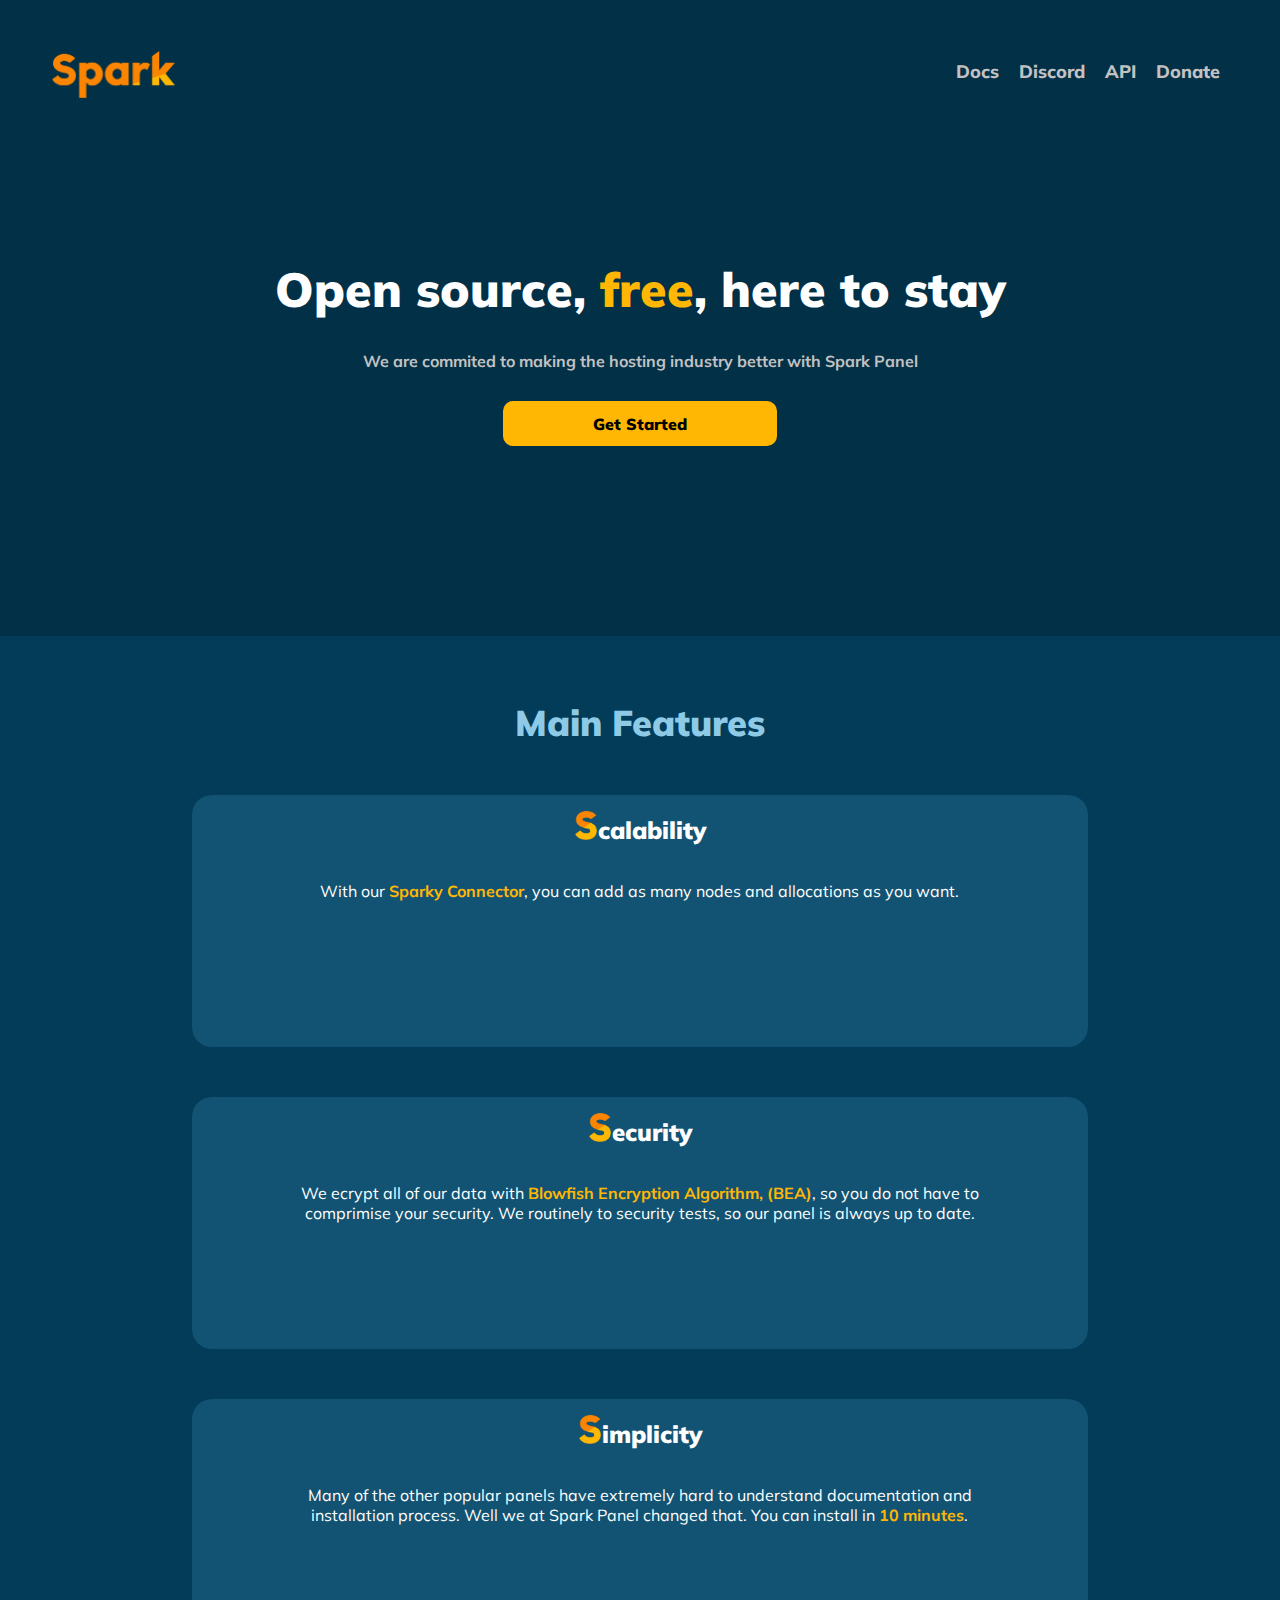
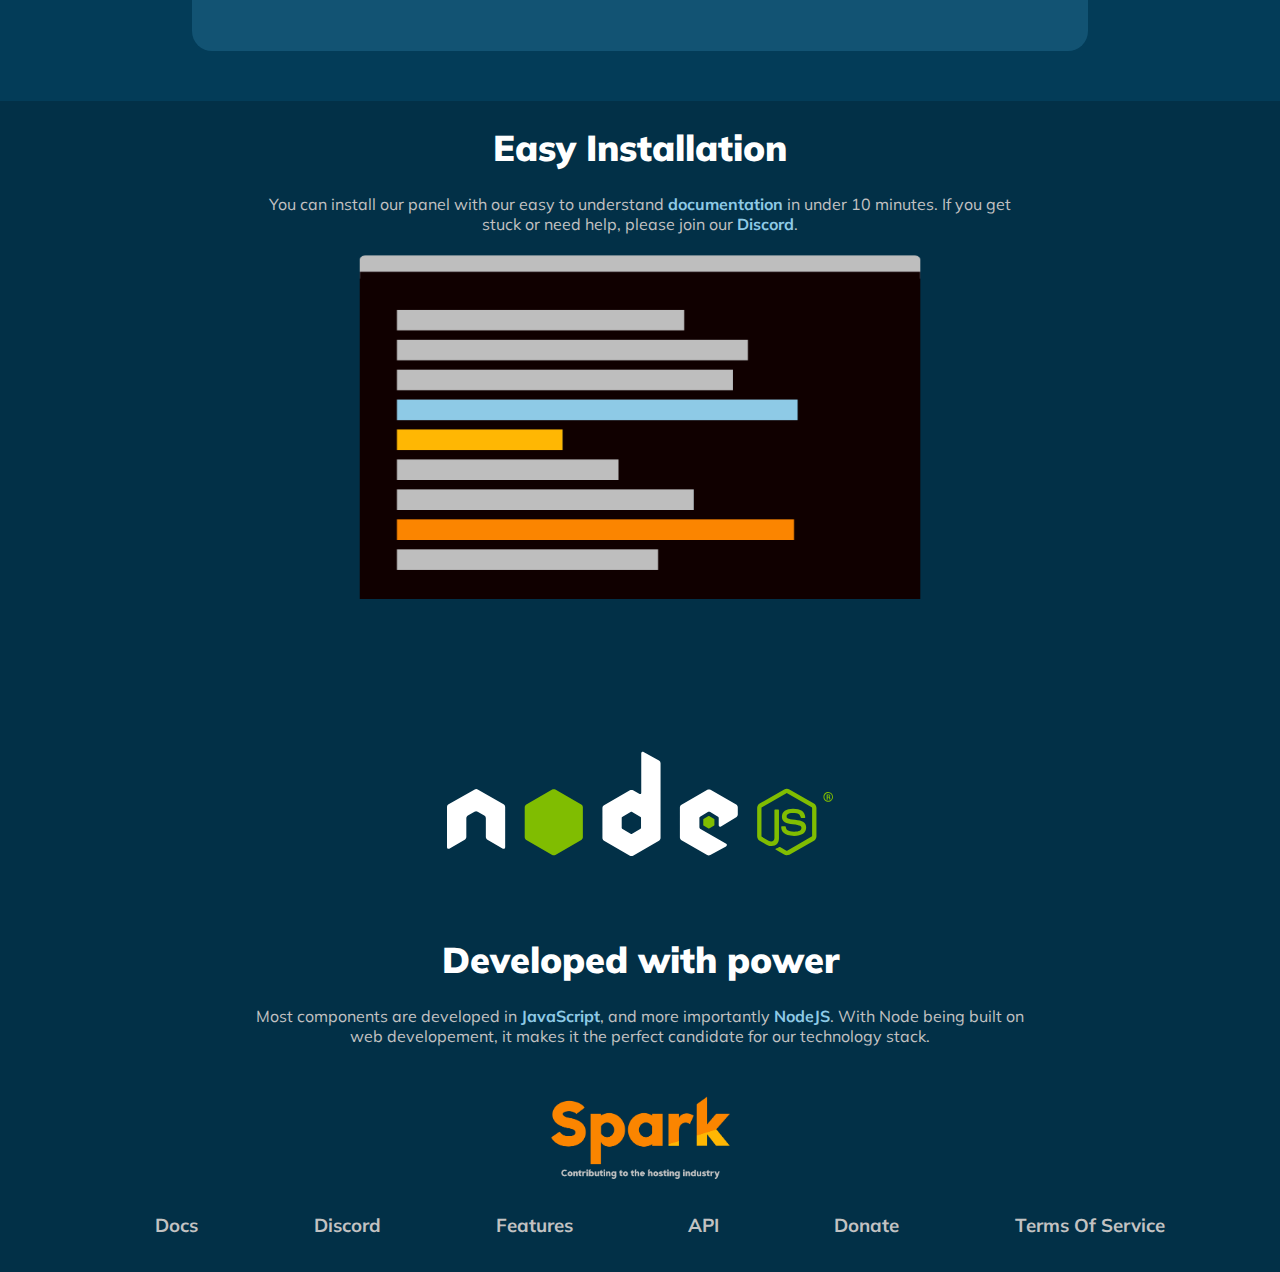
==== index.html @ fa6e5d85 "Init" ====
<!DOCTYPE html>
<html lang="en">
  <head>
    <meta charset="UTF-8" />
    <meta http-equiv="X-UA-Compatible" content="IE=edge" />
    <meta name="viewport" content="width=device-width, initial-scale=1.0" />
    <link rel="stylesheet" href="./css/styles.css" />
    <title>Spark Panel</title>
  </head>
  <body onload="document.body.style.opacity='1'">
    <nav>
      <a href="/"
        ><img src="./img/cropped.png" alt="" width="127" height="48"
      /></a>
      <ul>
        <li><a href="">Docs</a></li>
        <li><a href="https://discord.gg/mxnpQASDxE">Discord</a></li>
        <li><a href="">API</a></li>
        <li><a href="">Donate</a></li>
      </ul>
    </nav>

    <div class="hero">
      <h1>Open source, <strong>free</strong>, here to stay</h1>
      <h3>
        We are commited to making the hosting industry better with Spark Panel
      </h3>
      <a href=""><input type="button" value="Get Started" /></a>
    </div>

    <div class="features">
      <h1>Main Features</h1>
      <div class="flex">
        <div class="box">
          <div class="title">
            <img src="./img/cropped_s.png" alt="" />
            <h2>calability</h2>
          </div>

          <p>
            With our <strong><a href="">Sparky Connector</a></strong
            >, you can add as many nodes and allocations as you want.
          </p>
        </div>
        <div class="box">
          <div class="title">
            <img src="./img/cropped_s.png" alt="" />
            <h2>ecurity</h2>
          </div>
          <p>
            We ecrypt all of our data with
            <strong
              ><a href="https://en.wikipedia.org/wiki/Blowfish_(cipher)"
                >Blowfish Encryption Algorithm, (BEA)</a
              ></strong
            >, so you do not have to comprimise your security. We routinely to
            security tests, so our panel is always up to date.
          </p>
        </div>
        <div class="box">
          <div class="title">
            <img src="./img/cropped_s.png" alt="" />
            <h2>implicity</h2>
          </div>
          <p>
            Many of the other popular panels have extremely hard to understand
            documentation and installation process. Well we at Spark Panel
            changed that. You can install in
            <strong><a href="">10 minutes</a></strong
            >.
          </p>
        </div>
      </div>

      <p class="sss desktab">
        Notice how the 3 main features started with “S”? Our SSS will ensure our
        panel will lead the industry
      </p>
    </div>

    <div class="installation">
      <div class="together">
        <h1>Easy Installation</h1>
        <p>
          You can install our panel with our easy to understand
          <strong><a href="">documentation</a></strong> in under 10 minutes. If
          you get stuck or need help, please join our
          <strong><a href="https://discord.gg/mxnpQASDxE">Discord</a></strong
          >.
        </p>
      </div>

      <img src="./img/terminal.png" alt="" />
    </div>

    <div class="power">
      <img src="./img/nodejs.svg" alt="" />
      <div class="together">
        <h1>Developed with power</h1>

        <p>
          Most components are developed in
          <strong><a href="https://www.javascript.com/">JavaScript</a></strong
          >, and more importantly
          <strong><a href="https://nodejs.org">NodeJS</a></strong
          >. With Node being built on web developement, it makes it the perfect
          candidate for our technology stack.
        </p>
      </div>
    </div>

    <div class="footer">
      <img src="./img/cropped_contributing.png" alt="" />
      <ul>
        <li>
          <a href=""><h3>Docs</h3></a>
        </li>
        <li>
          <a href="https://discord.gg/mxnpQASDxE"><h3>Discord</h3></a>
        </li>
        <li>
          <a href=""><h3>Features</h3></a>
        </li>
        <li class="desktab">
          <a href=""><h3>API</h3></a>
        </li>
        <li class="desktab">
          <a href=""><h3>Donate</h3></a>
        </li>
        <li class="desktab">
          <a href=""><h3>Terms Of Service</h3></a>
        </li>
      </ul>
    </div>
  </body>
</html>
---- css/styles.css ----
@import url("https://fonts.googleapis.com/css2?family=Mulish:ital,wght@0,200;0,300;0,400;0,500;0,600;0,700;0,800;0,900;1,200;1,300;1,400;1,500;1,600;1,700;1,800;1,900&display=swap");
body {
  margin: 0;
  padding: 0;
  background-color: #023047;
  font-family: "Mulish", sans-serif;
  opacity: 0;
  transition: opacity 2s;
  -webkit-transition: opacity 2s;
  /* Safari */
}

.desktab {
  display: none;
}

nav img {
  display: -webkit-box;
  display: -ms-flexbox;
  display: flex;
  margin-right: auto;
  margin-left: auto;
  margin-top: 50px;
}

nav ul {
  display: -webkit-box;
  display: -ms-flexbox;
  display: flex;
  -ms-flex-pack: distribute;
      justify-content: space-around;
  color: #c2c2c2;
  margin-top: 30px;
}

nav ul li {
  list-style-type: none;
}

nav ul li a {
  color: #c2c2c2;
  text-decoration: none;
  font-weight: 800;
  font-size: 18px;
}

nav ul li a:hover {
  color: #fb8500;
}

.hero h1 {
  font-weight: 900;
  font-size: 48px;
  color: white;
  text-align: center;
}

.hero h1 strong {
  color: #ffb703;
  font-weight: 900;
}

.hero h3 {
  text-align: center;
  font-size: 16px;
  color: #c2c2c2;
}

.hero a {
  margin-top: 30px;
  text-align: center;
  display: -webkit-box;
  display: -ms-flexbox;
  display: flex;
  -webkit-box-pack: center;
      -ms-flex-pack: center;
          justify-content: center;
  text-decoration: none;
}

.hero a input {
  width: 274px;
  height: 45px;
  background-color: #ffb703;
  color: black;
  font-weight: 900;
  font-family: "Mulish", sans-serif;
  border: none;
  border-radius: 10px;
  font-size: 16px;
}

.hero input:hover {
  background-color: #fb8500;
  -webkit-transition: ease-in-out 0.3s;
  transition: ease-in-out 0.3s;
  cursor: pointer;
}

.features {
  margin-top: 40px;
  padding-bottom: 50px;
  background-color: #033c58;
}

.features h1 {
  padding-top: 20px;
  font-size: 36px;
  color: #8ecae6;
  font-weight: 900;
  text-align: center;
  display: block;
}

.features .box {
  background-color: #125373;
  height: 252px;
  margin-top: 50px;
}

.features .box .title {
  display: -webkit-box;
  display: -ms-flexbox;
  display: flex;
  -webkit-box-pack: center;
      -ms-flex-pack: center;
          justify-content: center;
}

.features .box .title img {
  width: 22px;
  height: 29px;
  padding-top: 16px;
  padding-right: 1px;
}

.features .box .title h2 {
  color: white;
  font-size: 24px;
  font-weight: 900;
}

.features .box p {
  color: white;
  font-size: 16px;
  text-align: center;
}

.features .box p a {
  color: #ffb703;
  text-decoration: none;
}

.features .box p a:hover {
  text-decoration: underline;
}

.installation h1 {
  color: white;
  font-size: 36px;
  font-weight: 900;
  text-align: center;
}

.installation p {
  font-size: 16px;
  text-align: center;
  color: #c2c2c2;
}

.installation p a {
  color: #8ecae6;
  text-decoration: none;
}

.installation p a:hover {
  text-decoration: underline;
}

.installation img {
  width: 386px;
  height: 230px;
  display: -webkit-box;
  display: -ms-flexbox;
  display: flex;
  margin-left: auto;
  margin-right: auto;
}

.power {
  margin-top: 80px;
}

.power h1 {
  color: white;
  font-size: 36px;
  font-weight: 900;
  text-align: center;
}

.power p {
  font-size: 16px;
  text-align: center;
  color: #c2c2c2;
}

.power p a {
  color: #8ecae6;
  text-decoration: none;
}

.power p a:hover {
  text-decoration: underline;
}

.power img {
  width: 386px;
  height: 230px;
  display: -webkit-box;
  display: -ms-flexbox;
  display: flex;
  margin-left: auto;
  margin-right: auto;
}

.footer {
  margin-top: 50px;
}

.footer img {
  display: -webkit-box;
  display: -ms-flexbox;
  display: flex;
  margin-left: auto;
  margin-right: auto;
  width: 185px;
  height: 83px;
}

.footer .desktab {
  display: none;
}

.footer ul {
  display: -webkit-box;
  display: -ms-flexbox;
  display: flex;
  -webkit-box-pack: space-evenly;
      -ms-flex-pack: space-evenly;
          justify-content: space-evenly;
}

.footer ul li {
  list-style-type: none;
}

.footer ul li a {
  color: #c2c2c2;
  text-decoration: none;
  font-size: 16px;
}

.footer ul li a:hover {
  text-decoration: underline;
}

@media screen and (min-width: 874px) {
  nav {
    display: -webkit-box;
    display: -ms-flexbox;
    display: flex;
  }
  nav img {
    display: inherit;
    margin-left: 50px;
    margin-right: 0;
  }
  nav ul {
    margin-left: auto;
    margin-right: 50px;
    padding-top: 20px;
  }
  nav ul li {
    padding: 10px;
  }
  .hero h1 {
    margin-top: 150px;
  }
  .hero input {
    margin-bottom: 150px;
  }
  .features {
    padding-top: 20px;
  }
  .features .box {
    width: 70%;
    display: -webkit-box;
    display: -ms-flexbox;
    display: flex;
    -webkit-box-orient: vertical;
    -webkit-box-direction: normal;
        -ms-flex-direction: column;
            flex-direction: column;
    margin-left: auto;
    margin-right: auto;
    border-radius: 20px;
  }
  .features .box p {
    width: 80%;
    display: block;
    margin-left: auto;
    margin-right: auto;
    text-align: center;
  }
  .installation p {
    width: 60%;
    display: block;
    margin-left: auto;
    margin-right: auto;
  }
  .installation img {
    width: 576px;
    height: 352px;
  }
  .power p {
    width: 60%;
    display: block;
    margin-left: auto;
    margin-right: auto;
  }
  .footer .desktab {
    display: block;
  }
}

@media screen and (min-width: 1440px) {
  .hero h1 {
    margin-top: 300px;
  }
  .hero input {
    margin-bottom: 250px;
  }
  .features .flex {
    display: -webkit-box;
    display: -ms-flexbox;
    display: flex;
  }
  .features .box {
    width: 30%;
  }
  .features .sss {
    margin-top: 60px;
    text-align: center;
    color: #c2c2c2;
  }
  .features .desktab {
    display: block;
  }
  .installation {
    margin-top: 250px;
    display: -webkit-box;
    display: -ms-flexbox;
    display: flex;
  }
  .installation .together {
    margin-left: 10%;
    width: 30%;
  }
  .installation h1 {
    text-align: left;
  }
  .installation p {
    width: 100%;
    display: block;
    margin-left: 0;
    margin-right: 0;
    text-align: left;
  }
  .installation img {
    display: block;
    margin-left: auto;
    margin-right: 6%;
  }
  .power {
    margin-top: 200px;
    display: -webkit-box;
    display: -ms-flexbox;
    display: flex;
  }
  .power .together {
    margin-right: 10%;
    width: 30%;
  }
  .power h1 {
    text-align: left;
  }
  .power p {
    width: 100%;
    display: block;
    margin-left: 0;
    margin-right: 0;
    text-align: left;
  }
  .power img {
    display: block;
    margin-left: 6%;
    margin-right: auto;
  }
  .footer {
    margin-top: 200px;
  }
}
/*# sourceMappingURL=styles.css.map */
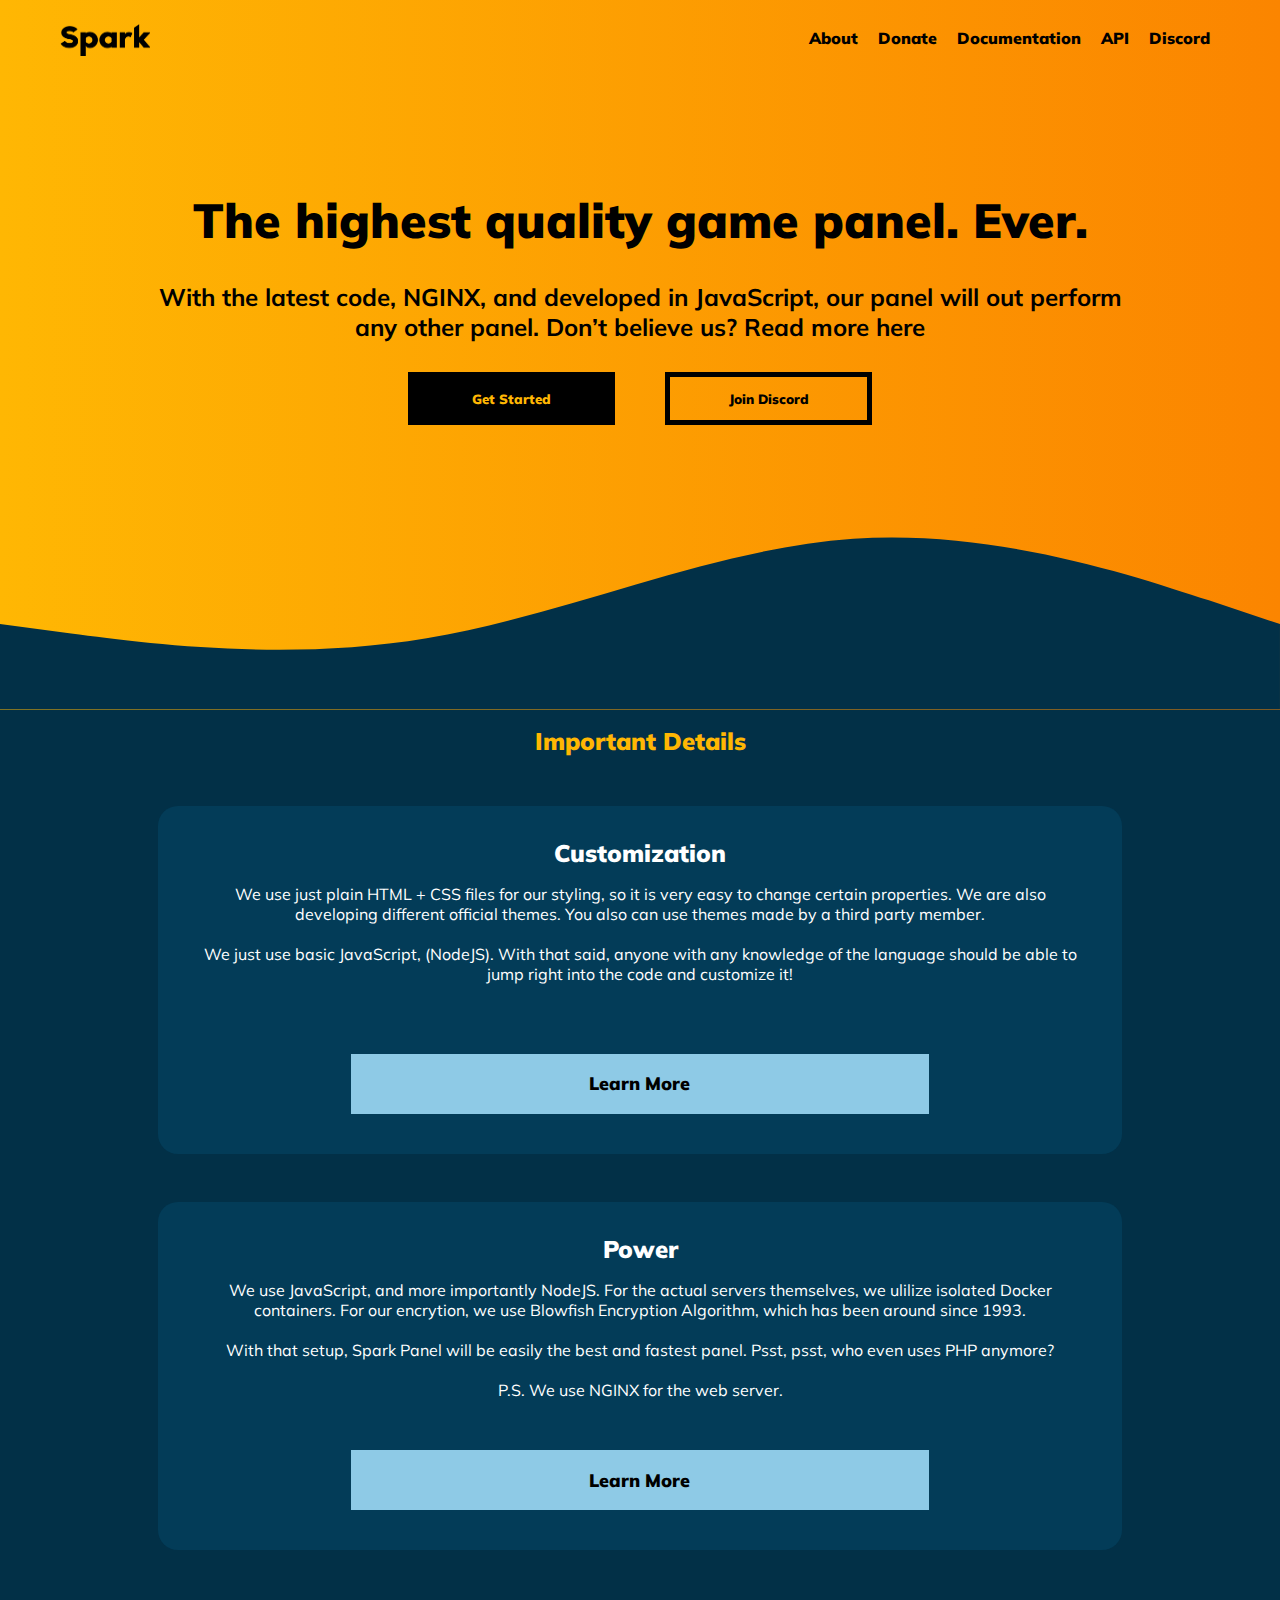
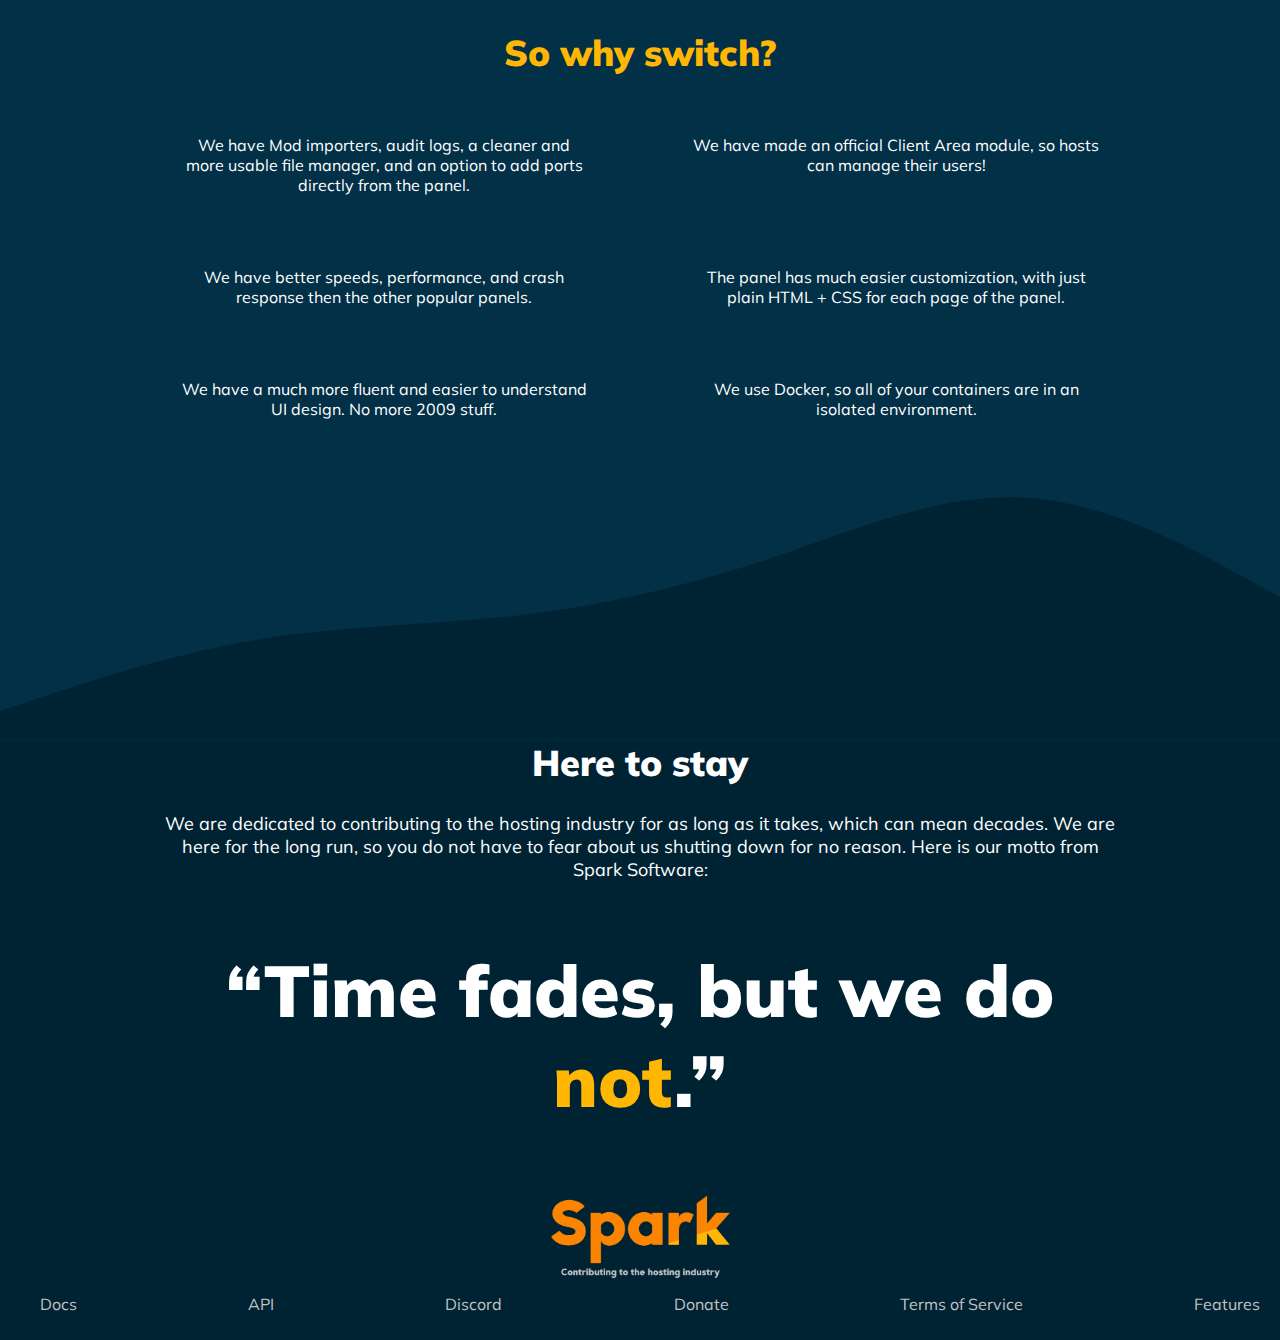
==== commit 8391e768: "new design" ====
--- a/index.html
+++ b/index.html
@@ -4,133 +4,143 @@
     <meta charset="UTF-8" />
     <meta http-equiv="X-UA-Compatible" content="IE=edge" />
     <meta name="viewport" content="width=device-width, initial-scale=1.0" />
+    <title>Spark Panel</title>
     <link rel="stylesheet" href="./css/styles.css" />
-    <title>Spark Panel</title>
   </head>
-  <body onload="document.body.style.opacity='1'">
-    <nav>
-      <a href="/"
-        ><img src="./img/cropped.png" alt="" width="127" height="48"
-      /></a>
-      <ul>
-        <li><a href="">Docs</a></li>
-        <li><a href="https://discord.gg/mxnpQASDxE">Discord</a></li>
-        <li><a href="">API</a></li>
-        <li><a href="">Donate</a></li>
-      </ul>
-    </nav>
+  <body>
+    <div class="hero">
+      <nav>
+        <img src="./img/Spark.png" alt="">
+        </svg>
+        <ul>
+          <li class="hide"><a href="">About</a></li>
+          <li class="hide"><a href="">Donate</a></li>
+          <li><a href="">Documentation</a></li>
+          <li><a href="">API</a></li>
+          <li><a href="">Discord</a></li>
+        </ul>
+      </nav>
 
-    <div class="hero">
-      <h1>Open source, <strong>free</strong>, here to stay</h1>
-      <h3>
-        We are commited to making the hosting industry better with Spark Panel
-      </h3>
-      <a href=""><input type="button" value="Get Started" /></a>
+      <div class="header">
+        <h1>The highest quality game panel. Ever.</h1>
+        <h3>
+          With the latest code, NGINX, and developed in JavaScript, our panel
+          will out perform any other panel. Don’t believe us? Read more here
+        </h3>
+        <div class="cta">
+          <a href="" class="learn-link"
+            ><input class="learn" type="button" value="Get Started"
+          /></a>
+          <a href="" class="hide discord-link"
+            ><input class="discord" type="button" value="Join Discord"
+          /></a>
+        </div>
+      </div>
+      <svg xmlns="http://www.w3.org/2000/svg" style="display: block;" viewBox="0 0 1440 320"><path fill="#023047" fill-opacity="1" d="M0,224L80,234.7C160,245,320,267,480,240C640,213,800,139,960,128C1120,117,1280,171,1360,197.3L1440,224L1440,320L1360,320C1280,320,1120,320,960,320C800,320,640,320,480,320C320,320,160,320,80,320L0,320Z"></path></svg>
+      </div>
+    <div class="details">
+      <h1 class="detail-title">Important Details</h1>
+      <div class="boxes">
+        <div class="box">
+          <h1>Customization</h1>
+          <p>
+            We use just plain HTML + CSS files for our styling, so it is very
+            easy to change certain properties. We are also developing different
+            official themes. You also can use themes made by a third party
+            member. <br /> <br />
+            We just use basic JavaScript, (NodeJS). With that said, anyone with any
+            knowledge of the language should be able to jump right into the code
+            and customize it! <br /> <br />
+            
+          </p>
+          <center>
+            <a href=""><input type="button" value="Learn More" /></a>
+          </center>
+        </div>
+        <div class="box">
+          <h1>Power</h1>
+          <p>
+            We use JavaScript, and more importantly NodeJS. For the actual
+            servers themselves, we ulilize isolated Docker containers. For our
+            encrytion, we use Blowfish Encryption Algorithm, which has been
+            around since 1993. <br /> <br />
+            With that setup, Spark Panel will be easily the best and fastest
+            panel. Psst, psst, who even uses PHP anymore? <br /> <br />
+            P.S. We use NGINX for the web server.
+          </p>
+          <center>
+            <a href=""><input type="button" value="Learn More" /></a>
+          </center>
+          
+        </div>
+      </div>
     </div>
 
-    <div class="features">
-      <h1>Main Features</h1>
-      <div class="flex">
-        <div class="box">
-          <div class="title">
-            <img src="./img/cropped_s.png" alt="" />
-            <h2>calability</h2>
-          </div>
+    <div class="switch">
+      <h1>So why switch?</h1>
 
-          <p>
-            With our <strong><a href="">Sparky Connector</a></strong
-            >, you can add as many nodes and allocations as you want.
-          </p>
-        </div>
-        <div class="box">
-          <div class="title">
-            <img src="./img/cropped_s.png" alt="" />
-            <h2>ecurity</h2>
-          </div>
-          <p>
-            We ecrypt all of our data with
-            <strong
-              ><a href="https://en.wikipedia.org/wiki/Blowfish_(cipher)"
-                >Blowfish Encryption Algorithm, (BEA)</a
-              ></strong
-            >, so you do not have to comprimise your security. We routinely to
-            security tests, so our panel is always up to date.
-          </p>
-        </div>
-        <div class="box">
-          <div class="title">
-            <img src="./img/cropped_s.png" alt="" />
-            <h2>implicity</h2>
-          </div>
-          <p>
-            Many of the other popular panels have extremely hard to understand
-            documentation and installation process. Well we at Spark Panel
-            changed that. You can install in
-            <strong><a href="">10 minutes</a></strong
-            >.
-          </p>
-        </div>
-      </div>
-
-      <p class="sss desktab">
-        Notice how the 3 main features started with “S”? Our SSS will ensure our
-        panel will lead the industry
-      </p>
-    </div>
-
-    <div class="installation">
-      <div class="together">
-        <h1>Easy Installation</h1>
-        <p>
-          You can install our panel with our easy to understand
-          <strong><a href="">documentation</a></strong> in under 10 minutes. If
-          you get stuck or need help, please join our
-          <strong><a href="https://discord.gg/mxnpQASDxE">Discord</a></strong
-          >.
+      <div class="col">
+        <p class="item-1">
+          We have Mod importers, audit logs, a cleaner and more usable file
+          manager, and an option to add ports directly from the panel.
+        </p>
+        <p class="item-2">
+          We have made an official Client Area module, so hosts can manage their
+          users!
         </p>
       </div>
-
-      <img src="./img/terminal.png" alt="" />
-    </div>
-
-    <div class="power">
-      <img src="./img/nodejs.svg" alt="" />
-      <div class="together">
-        <h1>Developed with power</h1>
-
-        <p>
-          Most components are developed in
-          <strong><a href="https://www.javascript.com/">JavaScript</a></strong
-          >, and more importantly
-          <strong><a href="https://nodejs.org">NodeJS</a></strong
-          >. With Node being built on web developement, it makes it the perfect
-          candidate for our technology stack.
+      <div class="col">
+        <p class="item-1">
+          We have better speeds, performance, and crash response then the other
+          popular panels.
+        </p>
+        <p class="item-2">
+          The panel has much easier customization, with just plain HTML + CSS
+          for each page of the panel.
+        </p>
+      </div>
+      <div class="col">
+        <p class="item-1">
+          We have a much more fluent and easier to understand UI design. No more 2009 stuff.
+        </p>
+        <p class="item-2">
+          We use Docker, so all of your containers are in an isolated environment.
         </p>
       </div>
     </div>
+    <div class="middle">
+      <svg xmlns="http://www.w3.org/2000/svg" viewBox="0 0 1440 320" style="display: block;">
+        <path
+          fill="#002334"
+          fill-opacity="1"
+          d="M0,288L48,272C96,256,192,224,288,208C384,192,480,192,576,181.3C672,171,768,149,864,117.3C960,85,1056,43,1152,48C1248,53,1344,107,1392,133.3L1440,160L1440,320L1392,320C1344,320,1248,320,1152,320C1056,320,960,320,864,320C768,320,672,320,576,320C480,320,384,320,288,320C192,320,96,320,48,320L0,320Z"
+        ></path>
+      </svg>
+    </div>
+    <div class="here">
+      <div class="main">
+      <h1 class="ht">Here to stay</h1>
+      <p>
+        We are dedicated to contributing to the hosting industry for as long as
+        it takes, which can mean decades. We are here for the long run, so you
+        do not have to fear about us shutting down for no reason. Here is our
+        motto from Spark Software:
+      </p>
+      <h1 class="tf">“Time fades, but we do <strong>not</strong>.”</h1>
+      </div>
+      
+    </div>
 
-    <div class="footer">
-      <img src="./img/cropped_contributing.png" alt="" />
+    <footer>
+      <img src="./img/cropped_contributing.png" alt="Spark Logo" />
       <ul>
-        <li>
-          <a href=""><h3>Docs</h3></a>
-        </li>
-        <li>
-          <a href="https://discord.gg/mxnpQASDxE"><h3>Discord</h3></a>
-        </li>
-        <li>
-          <a href=""><h3>Features</h3></a>
-        </li>
-        <li class="desktab">
-          <a href=""><h3>API</h3></a>
-        </li>
-        <li class="desktab">
-          <a href=""><h3>Donate</h3></a>
-        </li>
-        <li class="desktab">
-          <a href=""><h3>Terms Of Service</h3></a>
-        </li>
+        <li><a href="">Docs</a></li>
+        <li><a href="">API</a></li>
+        <li><a href="">Discord</a></li>
+        <li><a href="">Donate</a></li>
+        <li><a href="">Terms of Service</a></li>
+        <li><a href="">Features</a></li>
       </ul>
-    </div>
+    </footer>
   </body>
 </html>
--- a/css/styles.css
+++ b/css/styles.css
@@ -2,246 +2,25 @@
 body {
   margin: 0;
   padding: 0;
+  font-family: "Mulish", sans-serif;
   background-color: #023047;
-  font-family: "Mulish", sans-serif;
-  opacity: 0;
-  transition: opacity 2s;
-  -webkit-transition: opacity 2s;
-  /* Safari */
-}
-
-.desktab {
-  display: none;
-}
-
-nav img {
-  display: -webkit-box;
-  display: -ms-flexbox;
-  display: flex;
-  margin-right: auto;
-  margin-left: auto;
-  margin-top: 50px;
-}
-
-nav ul {
-  display: -webkit-box;
-  display: -ms-flexbox;
-  display: flex;
-  -ms-flex-pack: distribute;
-      justify-content: space-around;
-  color: #c2c2c2;
-  margin-top: 30px;
-}
-
-nav ul li {
-  list-style-type: none;
-}
-
-nav ul li a {
-  color: #c2c2c2;
-  text-decoration: none;
-  font-weight: 800;
-  font-size: 18px;
-}
-
-nav ul li a:hover {
-  color: #fb8500;
-}
-
-.hero h1 {
-  font-weight: 900;
-  font-size: 48px;
-  color: white;
-  text-align: center;
-}
-
-.hero h1 strong {
-  color: #ffb703;
-  font-weight: 900;
-}
-
-.hero h3 {
-  text-align: center;
-  font-size: 16px;
-  color: #c2c2c2;
-}
-
-.hero a {
-  margin-top: 30px;
-  text-align: center;
-  display: -webkit-box;
-  display: -ms-flexbox;
-  display: flex;
-  -webkit-box-pack: center;
-      -ms-flex-pack: center;
-          justify-content: center;
-  text-decoration: none;
-}
-
-.hero a input {
-  width: 274px;
-  height: 45px;
-  background-color: #ffb703;
-  color: black;
-  font-weight: 900;
-  font-family: "Mulish", sans-serif;
-  border: none;
-  border-radius: 10px;
-  font-size: 16px;
-}
-
-.hero input:hover {
-  background-color: #fb8500;
-  -webkit-transition: ease-in-out 0.3s;
-  transition: ease-in-out 0.3s;
-  cursor: pointer;
-}
-
-.features {
-  margin-top: 40px;
-  padding-bottom: 50px;
-  background-color: #033c58;
-}
-
-.features h1 {
-  padding-top: 20px;
-  font-size: 36px;
-  color: #8ecae6;
-  font-weight: 900;
-  text-align: center;
+}
+
+.hero {
+  background-image: -webkit-gradient(linear, left top, right top, from(#ffb703), to(#fb8500));
+  background-image: linear-gradient(to right, #ffb703, #fb8500);
+}
+
+.hero nav img {
+  width: 5.63rem;
+  height: 2rem;
   display: block;
-}
-
-.features .box {
-  background-color: #125373;
-  height: 252px;
-  margin-top: 50px;
-}
-
-.features .box .title {
-  display: -webkit-box;
-  display: -ms-flexbox;
-  display: flex;
-  -webkit-box-pack: center;
-      -ms-flex-pack: center;
-          justify-content: center;
-}
-
-.features .box .title img {
-  width: 22px;
-  height: 29px;
-  padding-top: 16px;
-  padding-right: 1px;
-}
-
-.features .box .title h2 {
-  color: white;
-  font-size: 24px;
-  font-weight: 900;
-}
-
-.features .box p {
-  color: white;
-  font-size: 16px;
-  text-align: center;
-}
-
-.features .box p a {
-  color: #ffb703;
-  text-decoration: none;
-}
-
-.features .box p a:hover {
-  text-decoration: underline;
-}
-
-.installation h1 {
-  color: white;
-  font-size: 36px;
-  font-weight: 900;
-  text-align: center;
-}
-
-.installation p {
-  font-size: 16px;
-  text-align: center;
-  color: #c2c2c2;
-}
-
-.installation p a {
-  color: #8ecae6;
-  text-decoration: none;
-}
-
-.installation p a:hover {
-  text-decoration: underline;
-}
-
-.installation img {
-  width: 386px;
-  height: 230px;
-  display: -webkit-box;
-  display: -ms-flexbox;
-  display: flex;
   margin-left: auto;
   margin-right: auto;
-}
-
-.power {
-  margin-top: 80px;
-}
-
-.power h1 {
-  color: white;
-  font-size: 36px;
-  font-weight: 900;
-  text-align: center;
-}
-
-.power p {
-  font-size: 16px;
-  text-align: center;
-  color: #c2c2c2;
-}
-
-.power p a {
-  color: #8ecae6;
-  text-decoration: none;
-}
-
-.power p a:hover {
-  text-decoration: underline;
-}
-
-.power img {
-  width: 386px;
-  height: 230px;
-  display: -webkit-box;
-  display: -ms-flexbox;
-  display: flex;
-  margin-left: auto;
-  margin-right: auto;
-}
-
-.footer {
-  margin-top: 50px;
-}
-
-.footer img {
-  display: -webkit-box;
-  display: -ms-flexbox;
-  display: flex;
-  margin-left: auto;
-  margin-right: auto;
-  width: 185px;
-  height: 83px;
-}
-
-.footer .desktab {
-  display: none;
-}
-
-.footer ul {
+  padding-top: 24px;
+}
+
+.hero nav ul {
   display: -webkit-box;
   display: -ms-flexbox;
   display: flex;
@@ -250,164 +29,308 @@
           justify-content: space-evenly;
 }
 
-.footer ul li {
+.hero nav ul li {
+  margin: 0;
   list-style-type: none;
 }
 
-.footer ul li a {
+.hero nav ul li a {
+  color: black;
+  font-weight: 900;
+  text-decoration: none;
+}
+
+.hero nav ul li:hover {
+  text-decoration: underline;
+}
+
+.hero nav .hide {
+  display: none;
+}
+
+.hero .header h1 {
+  padding-top: 5.88rem;
+  font-size: 3rem;
+  font-weight: 900;
+  text-align: center;
+}
+
+.hero .header h3 {
+  font-weight: 700;
+  text-align: center;
+  font-size: 1.5rem;
+  margin: 0 20px 0 20px;
+}
+
+.hero .header .learn-link {
+  text-decoration: none;
+}
+
+.hero .header .learn {
+  width: 12.94rem;
+  height: 3.31rem;
+  display: block;
+  margin-left: auto;
+  margin-right: auto;
+  background: black;
+  border: none;
+  color: #ffb703;
+  font-family: "Mulish", sans-serif;
+  font-weight: 900;
+  text-decoration: none;
+  margin-top: 30px;
+}
+
+.hero .header .learn:hover,
+.hero .header .discord:hover {
+  cursor: pointer;
+  -webkit-transition: all 0.2s ease-in-out;
+  transition: all 0.2s ease-in-out;
+  -webkit-transform: scale(1.1);
+          transform: scale(1.1);
+}
+
+.hero .header .discord {
+  width: 12.94rem;
+  height: 3.31rem;
+  display: block;
+  margin-left: auto;
+  margin-right: auto;
+  background-color: transparent;
+  border: 5px solid black;
+  color: black;
+  font-family: "Mulish", sans-serif;
+  font-weight: 900;
+  text-decoration: none;
+  margin-top: 30px;
+  margin-left: 50px;
+}
+
+.hero .header .discord-link {
+  text-decoration: none;
+}
+
+.hero .header .hide {
+  display: none;
+}
+
+.hero .header svg {
+  margin: 0;
+}
+
+.details .detail-title {
+  color: #ffb703;
+  font-weight: 900;
+  text-align: center;
+  font-size: 24px;
+}
+
+.details .boxes {
+  margin-top: 50px;
+}
+
+.details .box {
+  margin-top: 48px;
+  border-radius: 20px;
+  background: #033c58;
+  margin-left: 30px;
+  margin-right: 30px;
+}
+
+.details .box h1 {
+  font-size: 24px;
+  font-weight: 900;
+  text-align: center;
+  color: white;
+  padding-top: 32px;
+}
+
+.details .box p {
+  color: white;
+  text-align: center;
+  margin: 0 44px 0 44px;
+}
+
+.details .box input {
+  width: 60%;
+  margin-top: 50px;
+  margin-bottom: 40px;
+  height: 60px;
+  background-color: #8ecae6;
+  border: none;
+  font-family: "Mulish", sans-serif;
+  font-size: 18px;
+  font-weight: 900;
+  color: black;
+}
+
+.details .box input:hover {
+  cursor: pointer;
+  background-color: #ffb703;
+  -webkit-transition: ease-in-out all 0.3s;
+  transition: ease-in-out all 0.3s;
+}
+
+.switch {
+  display: none;
+}
+
+.here {
+  background-color: #002334;
+}
+
+.here .ht {
+  margin: 0;
+  color: white;
+  font-size: 36px;
+  text-align: center;
+  font-weight: 900;
+}
+
+.here p {
+  text-align: center;
+  font-size: 18px;
+  color: white;
+  margin: 27px 35px 0 35px;
+}
+
+.here .tf {
+  font-size: 72px;
+  font-weight: 900;
+  text-align: center;
+  margin: 64px 50px 0 50px;
+  color: white;
+}
+
+.here .tf strong {
+  color: #ffb703;
+  font-weight: 900;
+}
+
+footer {
+  padding-bottom: 10px;
+  background-color: #002334;
+}
+
+footer img {
+  width: 185px;
+  height: 83px;
+  display: block;
+  margin-left: auto;
+  margin-right: auto;
+  padding-top: 70px;
+}
+
+footer ul {
+  display: -webkit-box;
+  display: -ms-flexbox;
+  display: flex;
+  -webkit-box-pack: justify;
+      -ms-flex-pack: justify;
+          justify-content: space-between;
+  margin-right: 20px;
+}
+
+footer ul li {
+  list-style-type: none;
+}
+
+footer ul li a {
   color: #c2c2c2;
   text-decoration: none;
-  font-size: 16px;
-}
-
-.footer ul li a:hover {
+}
+
+footer ul li a:hover {
   text-decoration: underline;
 }
 
-@media screen and (min-width: 874px) {
-  nav {
+@media screen and (min-width: 1024px) {
+  .hero nav {
     display: -webkit-box;
     display: -ms-flexbox;
     display: flex;
   }
-  nav img {
+  .hero nav img {
+    margin: 0 0 0 60px;
+  }
+  .hero nav ul {
+    margin-top: 28px;
+    margin-left: auto;
+    margin-right: 60px;
+  }
+  .hero nav ul li {
+    padding: 0 10px 0 10px;
+  }
+  .hero nav ul .hide {
     display: inherit;
-    margin-left: 50px;
-    margin-right: 0;
-  }
-  nav ul {
-    margin-left: auto;
-    margin-right: 50px;
-    padding-top: 20px;
-  }
-  nav ul li {
-    padding: 10px;
-  }
-  .hero h1 {
-    margin-top: 150px;
-  }
-  .hero input {
-    margin-bottom: 150px;
-  }
-  .features {
-    padding-top: 20px;
-  }
-  .features .box {
-    width: 70%;
+  }
+  .hero .header {
+    width: 80%;
+    display: block;
+    margin-left: auto;
+    margin-right: auto;
+  }
+  .hero .cta {
     display: -webkit-box;
     display: -ms-flexbox;
     display: flex;
-    -webkit-box-orient: vertical;
-    -webkit-box-direction: normal;
-        -ms-flex-direction: column;
-            flex-direction: column;
-    margin-left: auto;
-    margin-right: auto;
-    border-radius: 20px;
-  }
-  .features .box p {
+    -webkit-box-pack: center;
+        -ms-flex-pack: center;
+            justify-content: center;
+  }
+  .hero .cta .hide {
+    display: inherit;
+  }
+  .details {
     width: 80%;
-    display: block;
-    margin-left: auto;
-    margin-right: auto;
+    margin-left: auto;
+    margin-right: auto;
+  }
+  .switch {
+    display: inherit;
+    margin-top: 80px;
+  }
+  .switch h1 {
+    color: #ffb703;
+    font-size: 36px;
+    font-weight: 900;
     text-align: center;
   }
-  .installation p {
-    width: 60%;
-    display: block;
-    margin-left: auto;
-    margin-right: auto;
-  }
-  .installation img {
-    width: 576px;
-    height: 352px;
-  }
-  .power p {
-    width: 60%;
-    display: block;
-    margin-left: auto;
-    margin-right: auto;
-  }
-  .footer .desktab {
-    display: block;
-  }
-}
-
-@media screen and (min-width: 1440px) {
-  .hero h1 {
-    margin-top: 300px;
-  }
-  .hero input {
-    margin-bottom: 250px;
-  }
-  .features .flex {
+  .switch .col {
     display: -webkit-box;
     display: -ms-flexbox;
     display: flex;
-  }
-  .features .box {
-    width: 30%;
-  }
-  .features .sss {
-    margin-top: 60px;
+    width: 80%;
+    margin-left: auto;
+    margin-right: auto;
+    color: white;
+  }
+  .switch .col .item-1 {
+    padding: 20px 20px 20px 20px;
+    margin-left: auto;
+    margin-right: auto;
     text-align: center;
-    color: #c2c2c2;
-  }
-  .features .desktab {
-    display: block;
-  }
-  .installation {
-    margin-top: 250px;
+    width: 40%;
+  }
+  .switch .col .item-2 {
+    padding: 20px 20px 20px 20px;
+    margin-left: auto;
+    margin-right: auto;
+    text-align: center;
+    width: 40%;
+  }
+  .here .main {
+    width: 80%;
+    margin-left: auto;
+    margin-right: auto;
+  }
+}
+
+@media screen and (min-width: 1400px) {
+  .details .boxes {
     display: -webkit-box;
     display: -ms-flexbox;
     display: flex;
   }
-  .installation .together {
-    margin-left: 10%;
-    width: 30%;
-  }
-  .installation h1 {
-    text-align: left;
-  }
-  .installation p {
-    width: 100%;
-    display: block;
-    margin-left: 0;
-    margin-right: 0;
-    text-align: left;
-  }
-  .installation img {
-    display: block;
-    margin-left: auto;
-    margin-right: 6%;
-  }
-  .power {
-    margin-top: 200px;
-    display: -webkit-box;
-    display: -ms-flexbox;
-    display: flex;
-  }
-  .power .together {
-    margin-right: 10%;
-    width: 30%;
-  }
-  .power h1 {
-    text-align: left;
-  }
-  .power p {
-    width: 100%;
-    display: block;
-    margin-left: 0;
-    margin-right: 0;
-    text-align: left;
-  }
-  .power img {
-    display: block;
-    margin-left: 6%;
-    margin-right: auto;
-  }
-  .footer {
-    margin-top: 200px;
-  }
 }
 /*# sourceMappingURL=styles.css.map */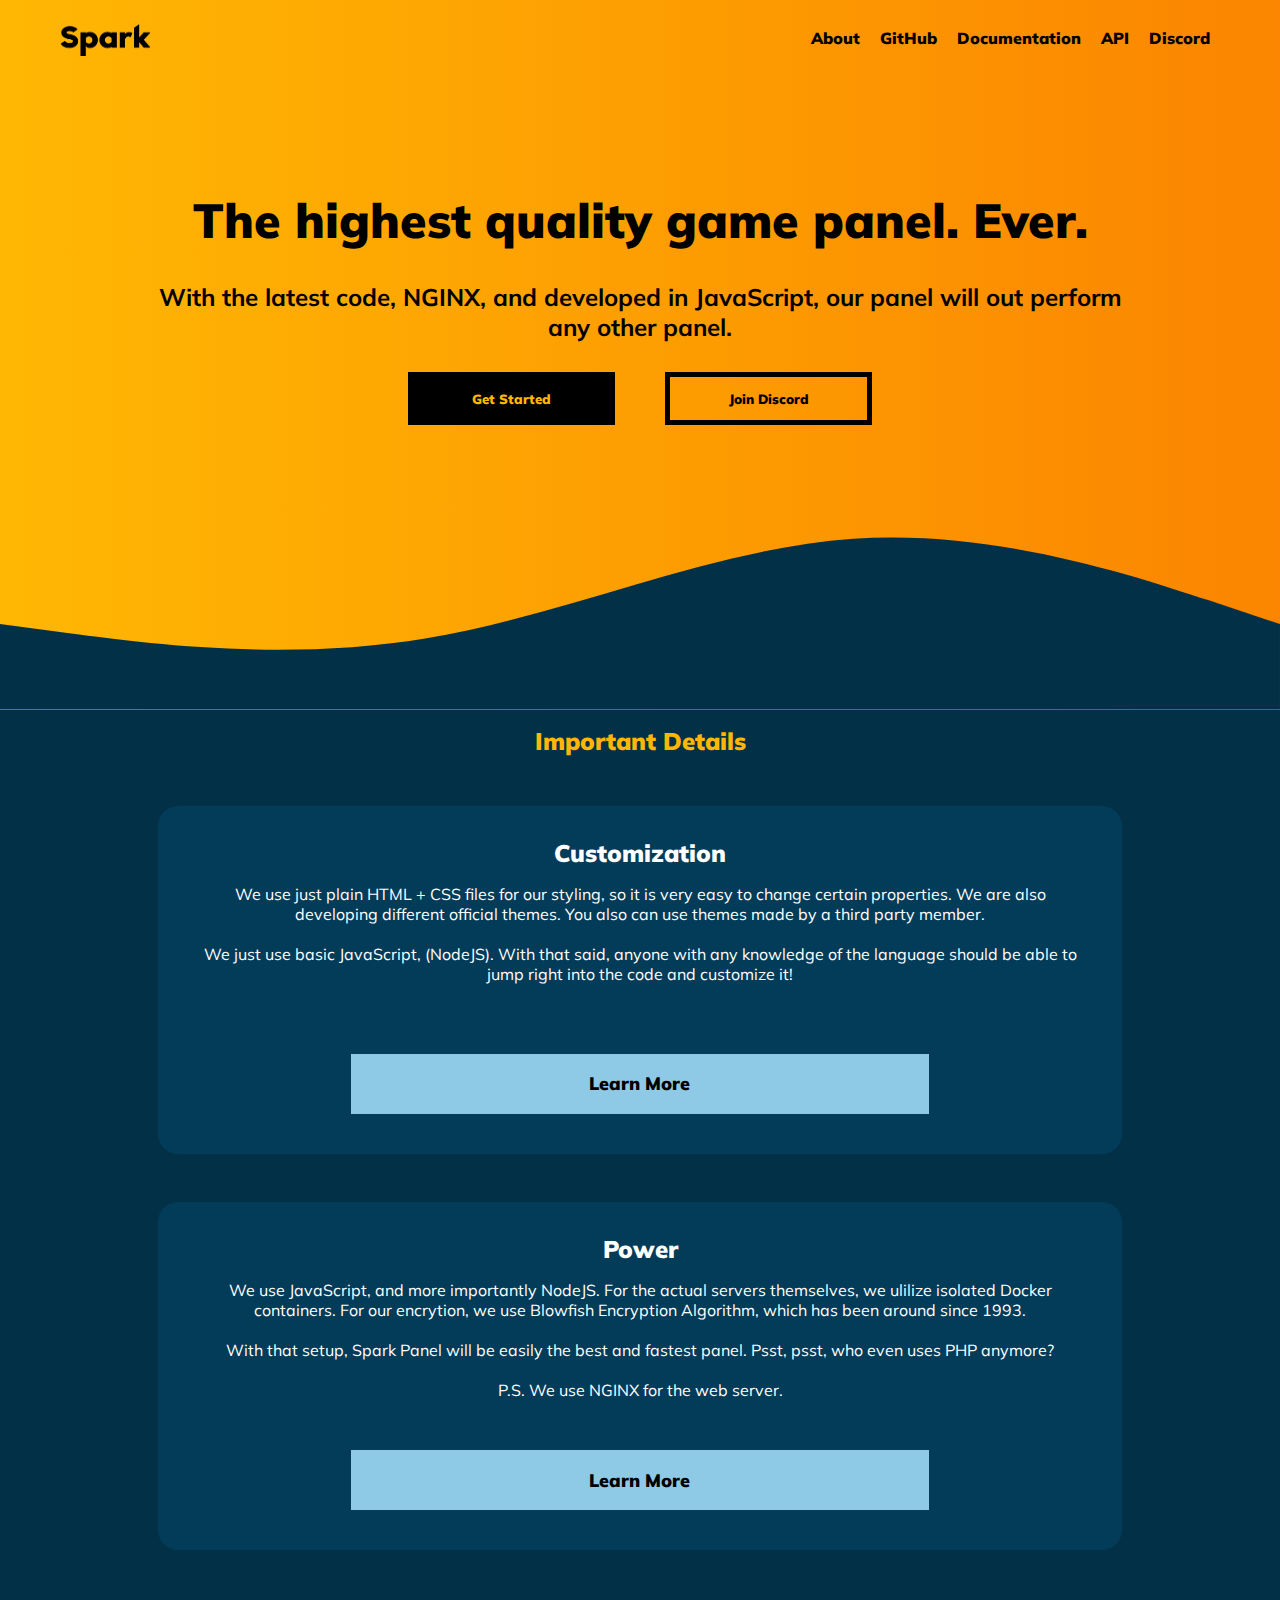
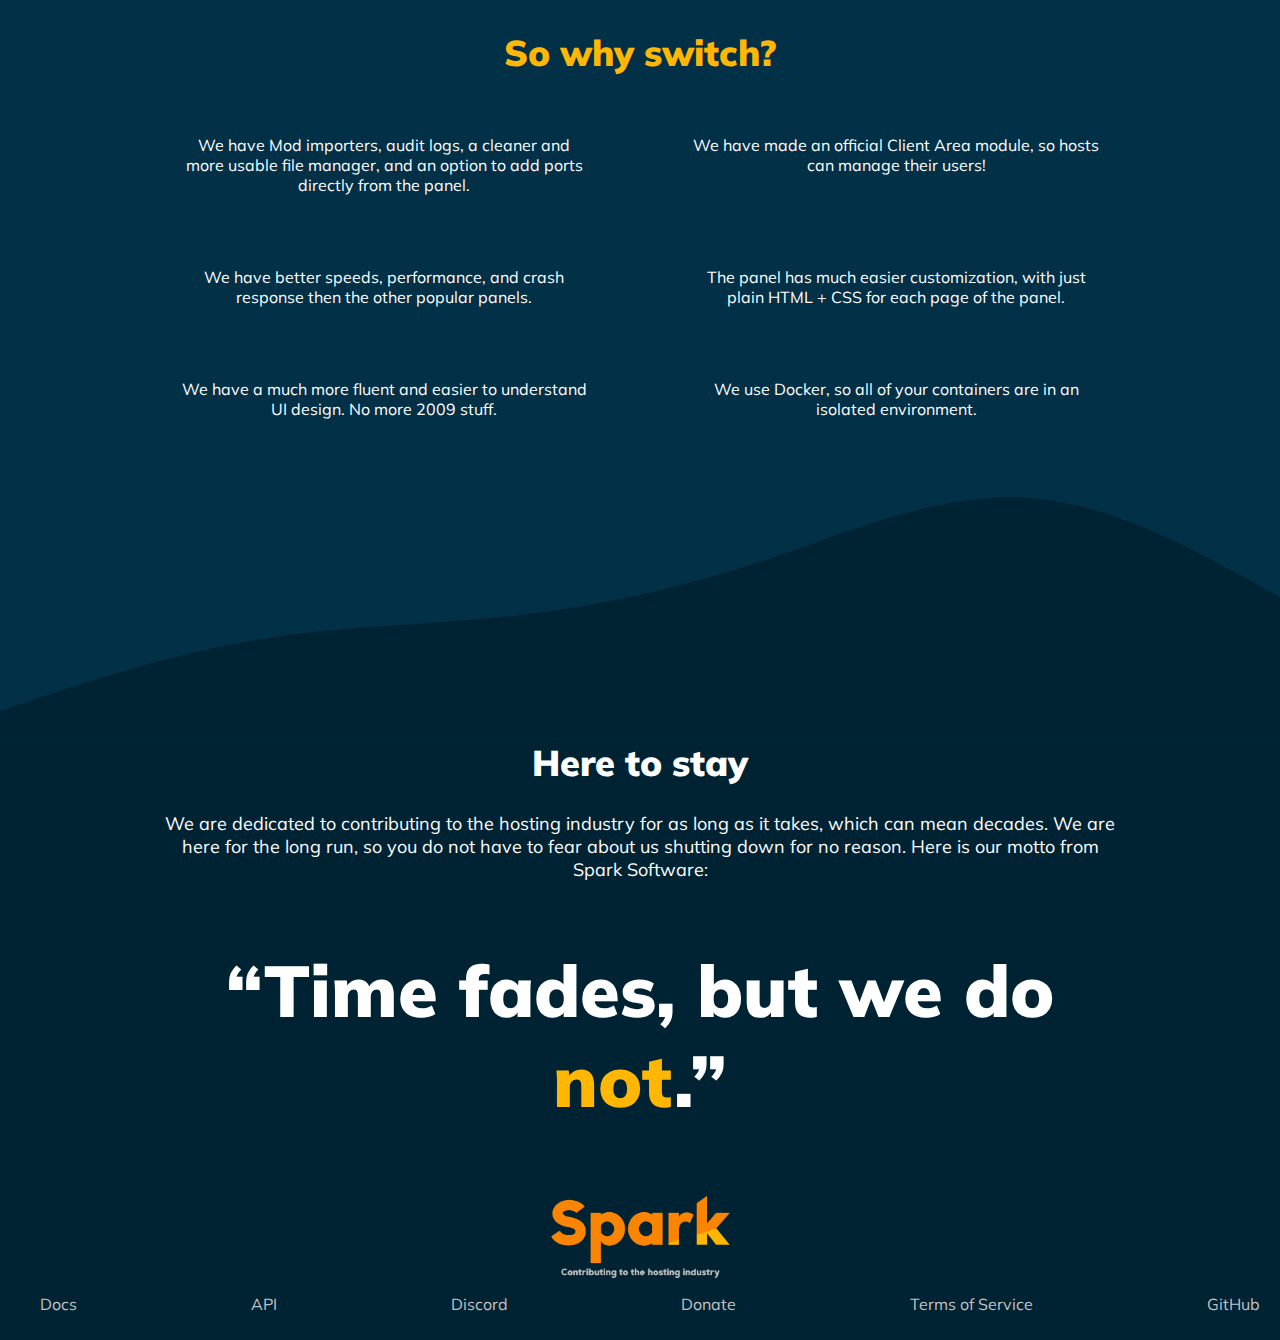
==== commit 5d3fb434: "links finished" ====
--- a/index.html
+++ b/index.html
@@ -13,11 +13,11 @@
         <img src="./img/Spark.png" alt="">
         </svg>
         <ul>
-          <li class="hide"><a href="">About</a></li>
-          <li class="hide"><a href="">Donate</a></li>
-          <li><a href="">Documentation</a></li>
-          <li><a href="">API</a></li>
-          <li><a href="">Discord</a></li>
+          <li class="hide"><a href="about.html">About</a></li>
+          <li class="hide"><a href="https://github.com/SparkPanel/panel">GitHub</a></li>
+          <li><a href="about.html">Documentation</a></li>
+          <li><a href="about.html">API</a></li>
+          <li><a href="https://discord.gg/2WgcC54nCR">Discord</a></li>
         </ul>
       </nav>
 
@@ -25,13 +25,13 @@
         <h1>The highest quality game panel. Ever.</h1>
         <h3>
           With the latest code, NGINX, and developed in JavaScript, our panel
-          will out perform any other panel. Don’t believe us? Read more here
+          will out perform any other panel. 
         </h3>
         <div class="cta">
-          <a href="" class="learn-link"
+          <a href="about.html" class="learn-link"
             ><input class="learn" type="button" value="Get Started"
           /></a>
-          <a href="" class="hide discord-link"
+          <a href="https://discord.gg/2WgcC54nCR" class="hide discord-link"
             ><input class="discord" type="button" value="Join Discord"
           /></a>
         </div>
@@ -54,7 +54,7 @@
             
           </p>
           <center>
-            <a href=""><input type="button" value="Learn More" /></a>
+            <a href="about.html"><input type="button" value="Learn More" /></a>
           </center>
         </div>
         <div class="box">
@@ -69,7 +69,7 @@
             P.S. We use NGINX for the web server.
           </p>
           <center>
-            <a href=""><input type="button" value="Learn More" /></a>
+            <a href="about.html"><input type="button" value="Learn More" /></a>
           </center>
           
         </div>
@@ -134,12 +134,12 @@
     <footer>
       <img src="./img/cropped_contributing.png" alt="Spark Logo" />
       <ul>
-        <li><a href="">Docs</a></li>
-        <li><a href="">API</a></li>
-        <li><a href="">Discord</a></li>
-        <li><a href="">Donate</a></li>
-        <li><a href="">Terms of Service</a></li>
-        <li><a href="">Features</a></li>
+        <li><a href="about.html">Docs</a></li>
+        <li><a href="about.html">API</a></li>
+        <li><a href="https://discord.gg/2WgcC54nCR">Discord</a></li>
+        <li class="hide"><a href="about.html">Donate</a></li>
+        <li class="hide"><a href="about.html">Terms of Service</a></li>
+        <li class="hide"><a href="https://github.com/SparkPanel/panel">GitHub</a></li>
       </ul>
     </footer>
   </body>
